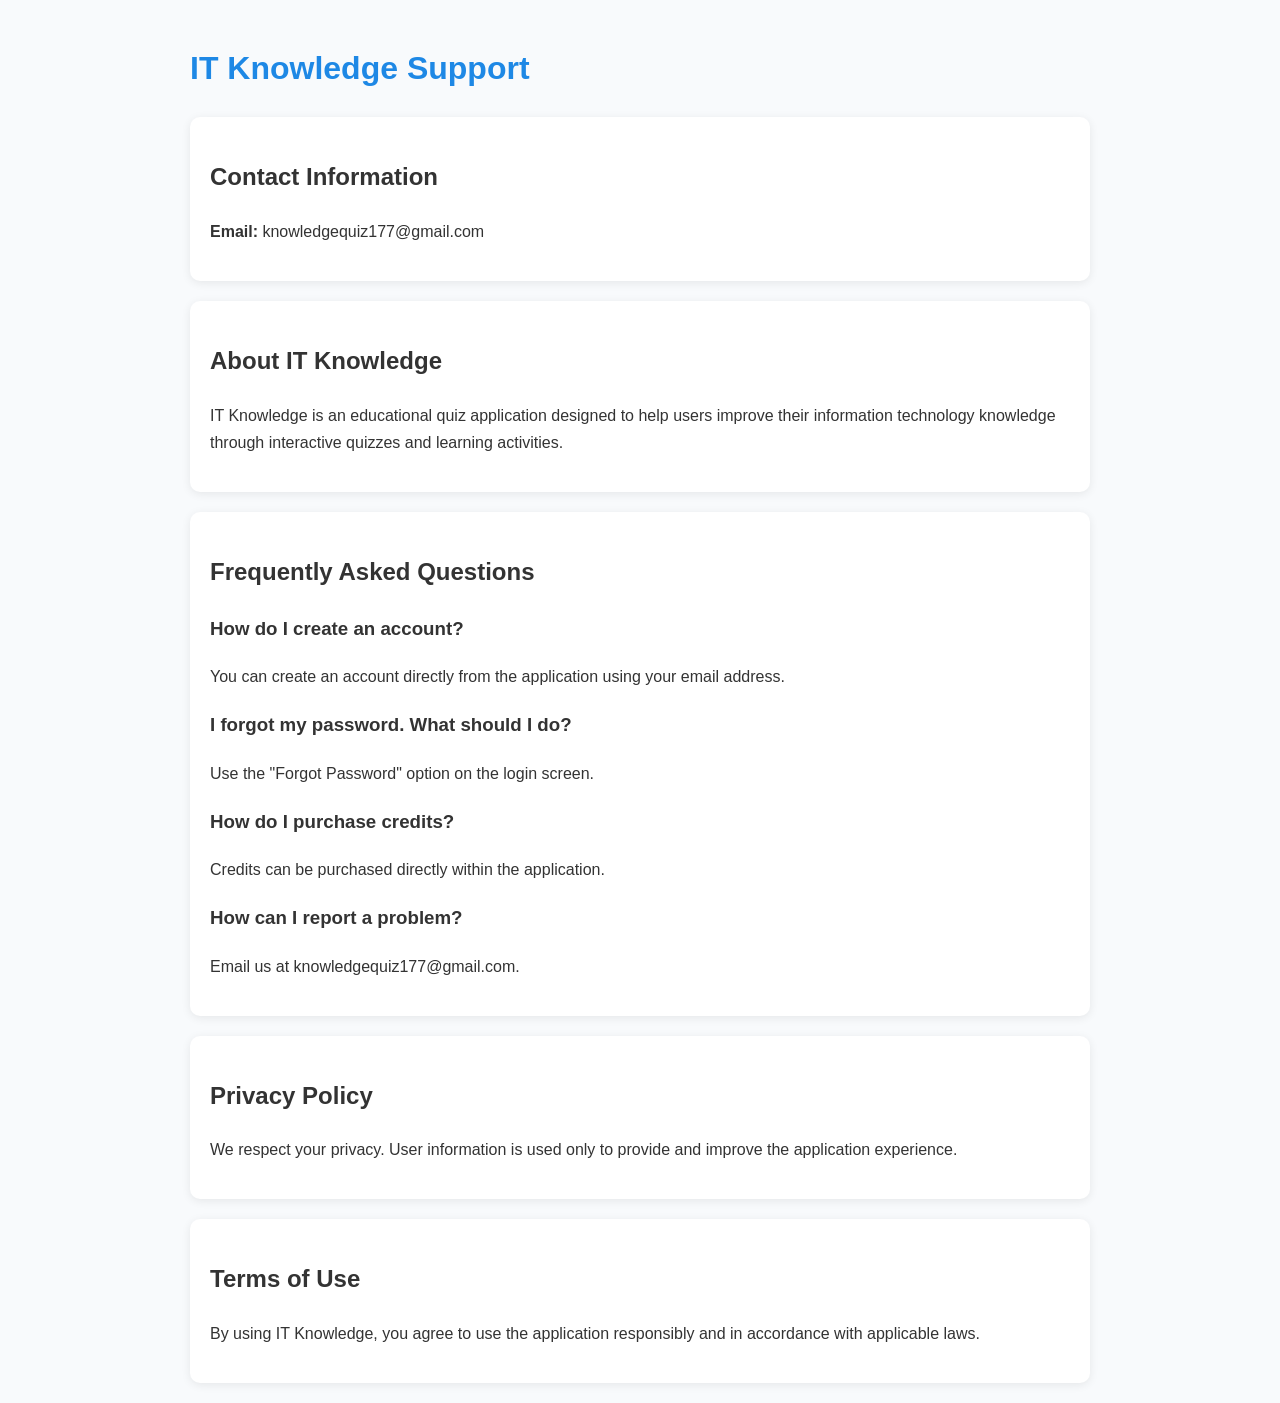
==== index.html @ 0fa5c977 "Create index.html" ====
<!DOCTYPE html>
<html lang="en">
<head>
<meta charset="UTF-8">
<meta name="viewport" content="width=device-width, initial-scale=1.0">
<title>IT Knowledge Support</title>

<style>
body{
font-family: Arial, sans-serif;
max-width: 900px;
margin: auto;
padding: 20px;
line-height: 1.7;
background:#f8fafc;
color:#333;
}

h1{
color:#1e88e5;
}

.section{
background:white;
padding:20px;
margin-top:20px;
border-radius:10px;
box-shadow:0 2px 10px rgba(0,0,0,.08);
}
</style>
</head>

<body>

<h1>IT Knowledge Support</h1>

<div class="section">
<h2>Contact Information</h2>
<p><strong>Email:</strong> knowledgequiz177@gmail.com</p>
</div>

<div class="section">
<h2>About IT Knowledge</h2>
<p>
IT Knowledge is an educational quiz application designed to help users improve their information technology knowledge through interactive quizzes and learning activities.
</p>
</div>

<div class="section">
<h2>Frequently Asked Questions</h2>

<h3>How do I create an account?</h3>
<p>You can create an account directly from the application using your email address.</p>

<h3>I forgot my password. What should I do?</h3>
<p>Use the "Forgot Password" option on the login screen.</p>

<h3>How do I purchase credits?</h3>
<p>Credits can be purchased directly within the application.</p>

<h3>How can I report a problem?</h3>
<p>Email us at knowledgequiz177@gmail.com.</p>
</div>

<div class="section">
<h2>Privacy Policy</h2>
<p>
We respect your privacy. User information is used only to provide and improve the application experience.
</p>
</div>

<div class="section">
<h2>Terms of Use</h2>
<p>
By using IT Knowledge, you agree to use the application responsibly and in accordance with applicable laws.
</p>
</div>

</body>
</html>
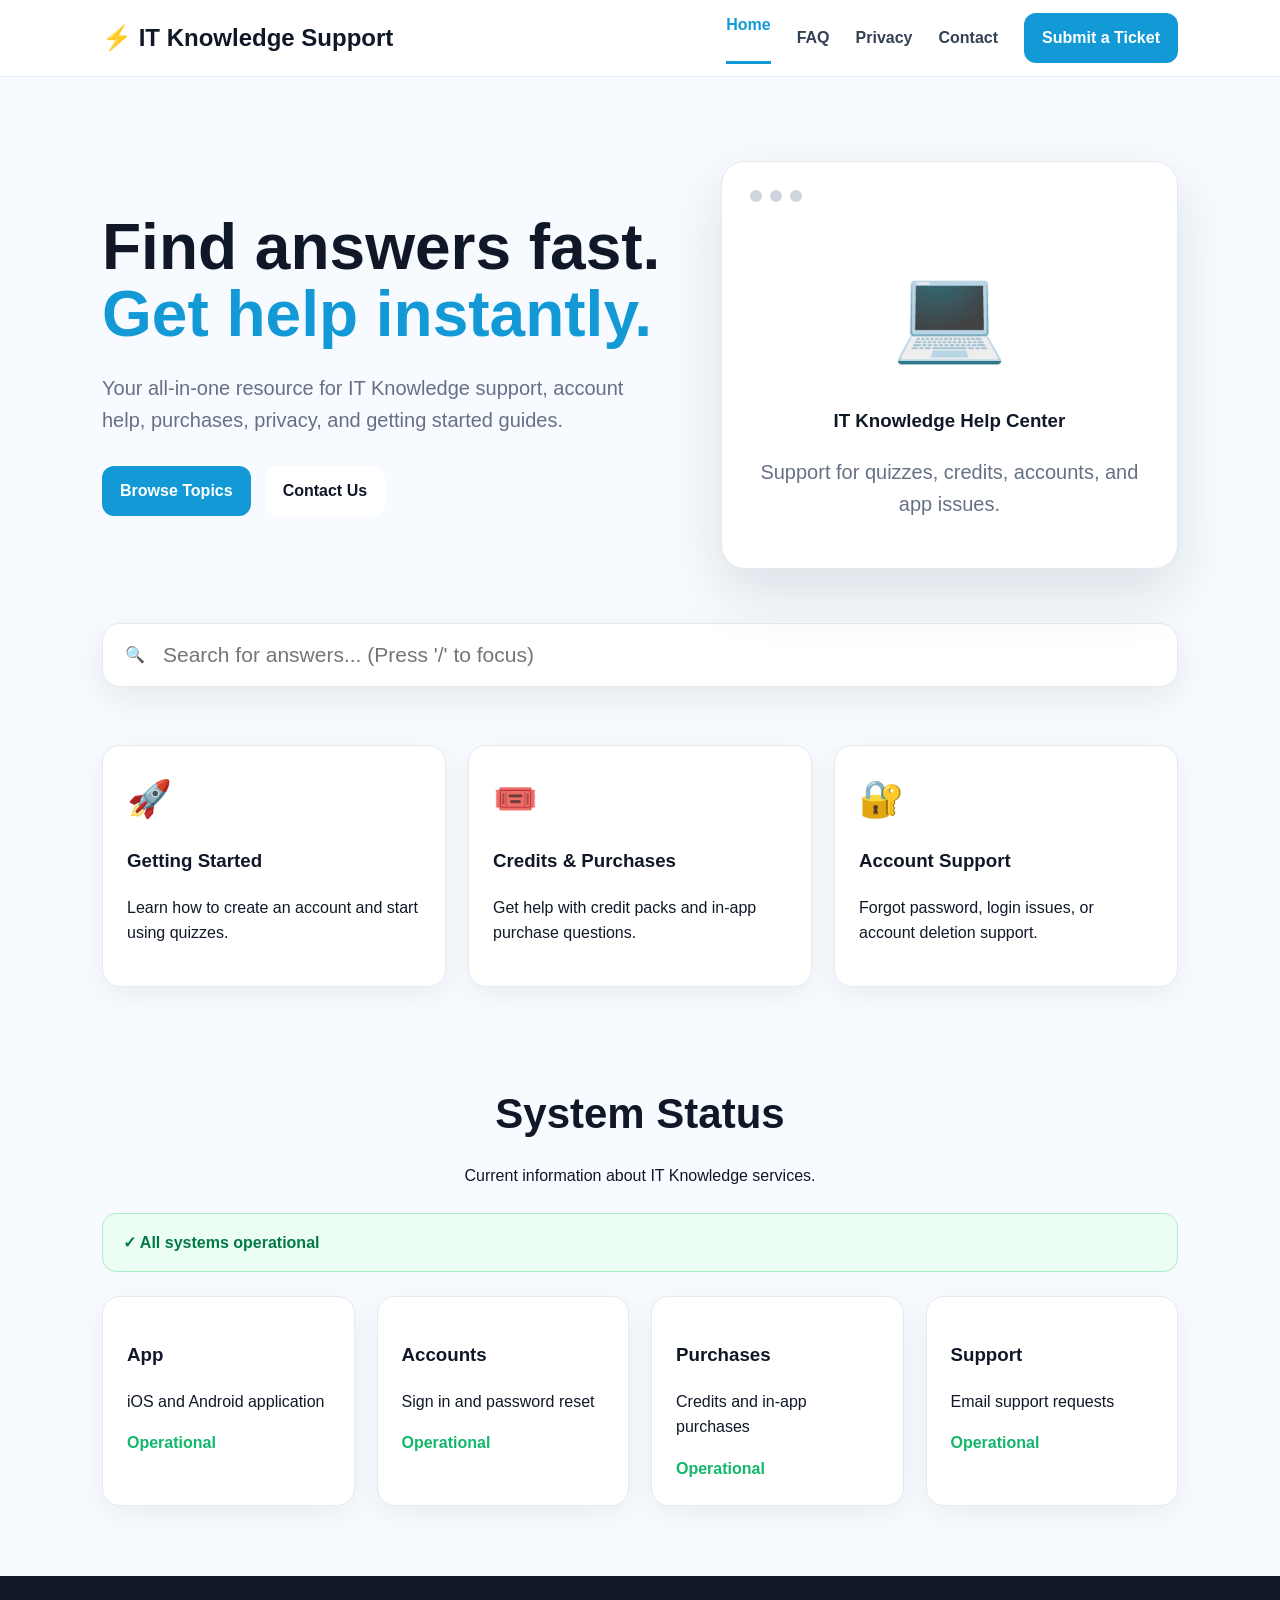
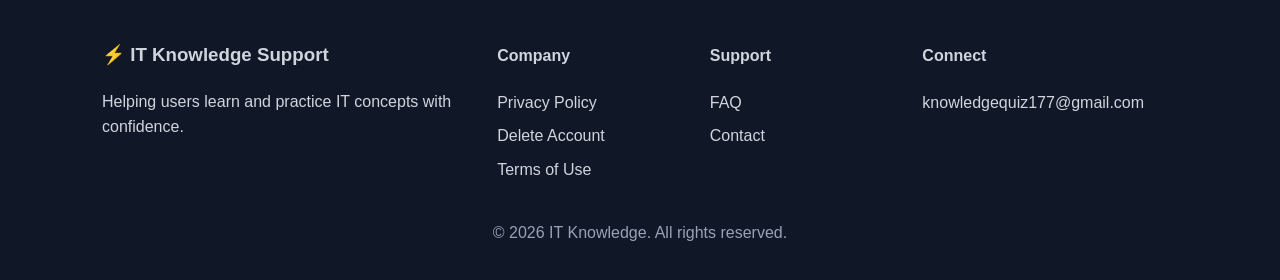
==== commit 9b0e78d0: "Add files via upload" ====
--- a/index.html
+++ b/index.html
@@ -1,80 +1,94 @@
 <!DOCTYPE html>
 <html lang="en">
 <head>
-<meta charset="UTF-8">
-<meta name="viewport" content="width=device-width, initial-scale=1.0">
-<title>IT Knowledge Support</title>
+  <meta charset="UTF-8" />
+  <meta name="viewport" content="width=device-width, initial-scale=1.0" />
+  <title>IT Knowledge Support</title>
+  <link rel="stylesheet" href="styles.css" />
+  <script defer src="script.js"></script>
+</head>
+<body>
+  <header class="site-header">
+    <nav class="nav container">
+      <a class="brand" href="index.html"><span class="bolt">⚡</span> IT Knowledge Support</a>
+      <button class="menu-btn" aria-label="Open menu">☰</button>
+      <div class="nav-links">
+        <a class="active" href="index.html">Home</a>
+        <a href="faq.html">FAQ</a>
+        <a href="privacy.html">Privacy</a>
+        <a href="contact.html">Contact</a>
+        <a class="ticket" href="contact.html">Submit a Ticket</a>
+      </div>
+    </nav>
+  </header>
 
-<style>
-body{
-font-family: Arial, sans-serif;
-max-width: 900px;
-margin: auto;
-padding: 20px;
-line-height: 1.7;
-background:#f8fafc;
-color:#333;
-}
+  <main>
+    <section class="hero container">
+      <div class="hero-text">
+        <h1>Find answers fast.<br><span>Get help instantly.</span></h1>
+        <p>Your all-in-one resource for IT Knowledge support, account help, purchases, privacy, and getting started guides.</p>
+        <div class="hero-actions">
+          <a class="btn primary" href="faq.html">Browse Topics</a>
+          <a class="btn secondary" href="contact.html">Contact Us</a>
+        </div>
+      </div>
+      <div class="hero-card">
+        <div class="screen-top"><span></span><span></span><span></span></div>
+        <div class="support-illustration">💻</div>
+        <h3>IT Knowledge Help Center</h3>
+        <p>Support for quizzes, credits, accounts, and app issues.</p>
+      </div>
+    </section>
 
-h1{
-color:#1e88e5;
-}
+    <section class="search-section container">
+      <div class="search-box">
+        <span>🔍</span>
+        <input id="homeSearch" type="text" placeholder="Search for answers... (Press '/' to focus)" />
+      </div>
+      <div id="searchResults" class="search-results"></div>
+    </section>
 
-.section{
-background:white;
-padding:20px;
-margin-top:20px;
-border-radius:10px;
-box-shadow:0 2px 10px rgba(0,0,0,.08);
-}
-</style>
-</head>
+    <section class="features container">
+      <article>
+        <div class="icon">🚀</div>
+        <h3>Getting Started</h3>
+        <p>Learn how to create an account and start using quizzes.</p>
+      </article>
+      <article>
+        <div class="icon">🎟️</div>
+        <h3>Credits & Purchases</h3>
+        <p>Get help with credit packs and in-app purchase questions.</p>
+      </article>
+      <article>
+        <div class="icon">🔐</div>
+        <h3>Account Support</h3>
+        <p>Forgot password, login issues, or account deletion support.</p>
+      </article>
+    </section>
 
-<body>
+    <section class="status container">
+      <div class="section-title">
+        <h2>System Status</h2>
+        <p>Current information about IT Knowledge services.</p>
+      </div>
+      <div class="status-banner">✓ All systems operational</div>
+      <div class="status-grid">
+        <div><h3>App</h3><p>iOS and Android application</p><strong>Operational</strong></div>
+        <div><h3>Accounts</h3><p>Sign in and password reset</p><strong>Operational</strong></div>
+        <div><h3>Purchases</h3><p>Credits and in-app purchases</p><strong>Operational</strong></div>
+        <div><h3>Support</h3><p>Email support requests</p><strong>Operational</strong></div>
+      </div>
+    </section>
+  </main>
 
-<h1>IT Knowledge Support</h1>
-
-<div class="section">
-<h2>Contact Information</h2>
-<p><strong>Email:</strong> knowledgequiz177@gmail.com</p>
-</div>
-
-<div class="section">
-<h2>About IT Knowledge</h2>
-<p>
-IT Knowledge is an educational quiz application designed to help users improve their information technology knowledge through interactive quizzes and learning activities.
-</p>
-</div>
-
-<div class="section">
-<h2>Frequently Asked Questions</h2>
-
-<h3>How do I create an account?</h3>
-<p>You can create an account directly from the application using your email address.</p>
-
-<h3>I forgot my password. What should I do?</h3>
-<p>Use the "Forgot Password" option on the login screen.</p>
-
-<h3>How do I purchase credits?</h3>
-<p>Credits can be purchased directly within the application.</p>
-
-<h3>How can I report a problem?</h3>
-<p>Email us at knowledgequiz177@gmail.com.</p>
-</div>
-
-<div class="section">
-<h2>Privacy Policy</h2>
-<p>
-We respect your privacy. User information is used only to provide and improve the application experience.
-</p>
-</div>
-
-<div class="section">
-<h2>Terms of Use</h2>
-<p>
-By using IT Knowledge, you agree to use the application responsibly and in accordance with applicable laws.
-</p>
-</div>
-
+  <footer class="footer">
+    <div class="container footer-grid">
+      <div><h3>⚡ IT Knowledge Support</h3><p>Helping users learn and practice IT concepts with confidence.</p></div>
+      <div><h4>Company</h4><a href="privacy.html">Privacy Policy</a><a href="delete-account.html">Delete Account</a><a href="terms.html">Terms of Use</a></div>
+      <div><h4>Support</h4><a href="faq.html">FAQ</a><a href="contact.html">Contact</a></div>
+      <div><h4>Connect</h4><a href="mailto:knowledgequiz177@gmail.com">knowledgequiz177@gmail.com</a></div>
+    </div>
+    <p class="copyright">© 2026 IT Knowledge. All rights reserved.</p>
+  </footer>
 </body>
 </html>
--- a/styles.css
+++ b/styles.css
@@ -0,0 +1 @@
+:root{--blue:#139ad6;--dark:#101828;--muted:#667085;--bg:#f7fbff;--card:#fff;--line:#e5eaf0;--green:#12b76a}*{box-sizing:border-box}body{margin:0;font-family:Inter,Arial,sans-serif;background:var(--bg);color:var(--dark);line-height:1.6}.container{max-width:1120px;margin:auto;padding:0 22px}.site-header{background:#fff;border-bottom:1px solid var(--line);position:sticky;top:0;z-index:10}.nav{height:76px;display:flex;align-items:center;justify-content:space-between}.brand{font-size:24px;font-weight:800;text-decoration:none;color:var(--dark)}.bolt{color:#f6b100}.nav-links{display:flex;gap:26px;align-items:center}.nav-links a{text-decoration:none;color:#344054;font-weight:600}.nav-links a.active{color:var(--blue);border-bottom:3px solid var(--blue);padding-bottom:23px}.ticket,.btn{border-radius:12px;padding:12px 18px!important}.ticket,.primary{background:var(--blue);color:#fff!important}.secondary{border:1px solid var(--line);color:var(--dark);background:#fff}.menu-btn{display:none;background:none;border:0;font-size:26px}.hero{display:grid;grid-template-columns:1.1fr .9fr;gap:60px;align-items:center;padding-top:84px;padding-bottom:42px}.hero h1{font-size:64px;line-height:1.05;margin:0 0 24px}.hero h1 span{color:var(--blue)}.hero p,.lead{font-size:20px;color:var(--muted)}.hero-actions{display:flex;gap:14px;margin-top:30px}.btn{text-decoration:none;border:0;display:inline-block;font-weight:800;cursor:pointer}.hero-card{background:#fff;border:1px solid var(--line);border-radius:24px;padding:28px;box-shadow:0 24px 60px rgba(16,24,40,.12);text-align:center}.screen-top{display:flex;gap:8px}.screen-top span{width:12px;height:12px;border-radius:50%;background:#d0d5dd}.support-illustration{font-size:92px;margin:38px 0 18px}.search-section{padding:12px 22px 48px}.search-box{background:#fff;border:1px solid var(--line);border-radius:18px;padding:18px 22px;box-shadow:0 12px 35px rgba(16,24,40,.08);display:flex;gap:16px;align-items:center}.search-box input{border:0;outline:0;font-size:21px;width:100%;background:transparent}.search-results{margin-top:10px}.result{background:#fff;border:1px solid var(--line);border-radius:12px;padding:12px 16px;margin-top:8px}.features,.status-grid{display:grid;grid-template-columns:repeat(3,1fr);gap:22px;padding-bottom:58px}.features article,.status-grid div,.contact-card,.form-card,.faq-item,.policy,.page{background:#fff;border:1px solid var(--line);border-radius:18px;padding:24px;box-shadow:0 8px 28px rgba(16,24,40,.06)}.icon{font-size:36px}.section-title{text-align:center;margin-top:20px}.section-title h2,.page h1,.policy h1{font-size:42px;margin-bottom:6px}.status{padding-bottom:70px}.status-banner{background:#ecfdf3;color:#027a48;border:1px solid #abefc6;border-radius:14px;padding:16px 20px;font-weight:800;margin:24px 0}.status-grid{grid-template-columns:repeat(4,1fr);padding-bottom:0}.status-grid strong{color:var(--green)}.footer{background:#101828;color:#d0d5dd;padding:45px 0 18px}.footer-grid{display:grid;grid-template-columns:2fr 1fr 1fr 1.4fr;gap:30px}.footer a{display:block;color:#d0d5dd;text-decoration:none;margin:8px 0}.copyright{text-align:center;color:#98a2b3;margin-top:30px}.page,.policy{margin-top:40px;margin-bottom:60px}.tabs{display:flex;flex-wrap:wrap;gap:10px;margin:22px 0}.tab{border:1px solid var(--line);background:#fff;border-radius:999px;padding:10px 16px;font-weight:700;cursor:pointer}.tab.active{background:var(--blue);color:#fff}.faq-list{display:grid;gap:12px}.faq-item{padding:0;overflow:hidden}.faq-item button{width:100%;background:#fff;border:0;padding:20px;font-size:17px;font-weight:800;text-align:left;display:flex;justify-content:space-between;cursor:pointer}.faq-item p{display:none;padding:0 20px 20px;margin:0;color:var(--muted)}.faq-item.open p{display:block}.contact-grid{display:grid;grid-template-columns:.9fr 1.1fr;gap:28px;background:transparent;border:0;box-shadow:none;padding-left:22px;padding-right:22px}.form-card label{display:block;font-weight:700;margin-bottom:14px}.form-card input,.form-card select,.form-card textarea{width:100%;margin-top:6px;border:1px solid var(--line);border-radius:10px;padding:13px;font-size:16px}.policy h2{margin-top:28px}.steps li{margin-bottom:18px}@media(max-width:800px){.menu-btn{display:block}.nav-links{display:none;position:absolute;top:76px;left:0;right:0;background:#fff;border-bottom:1px solid var(--line);padding:18px;flex-direction:column}.nav-links.show{display:flex}.nav-links a.active{padding-bottom:0;border:0}.hero,.contact-grid{grid-template-columns:1fr}.hero h1{font-size:42px}.features,.status-grid,.footer-grid{grid-template-columns:1fr}.brand{font-size:20px}}
